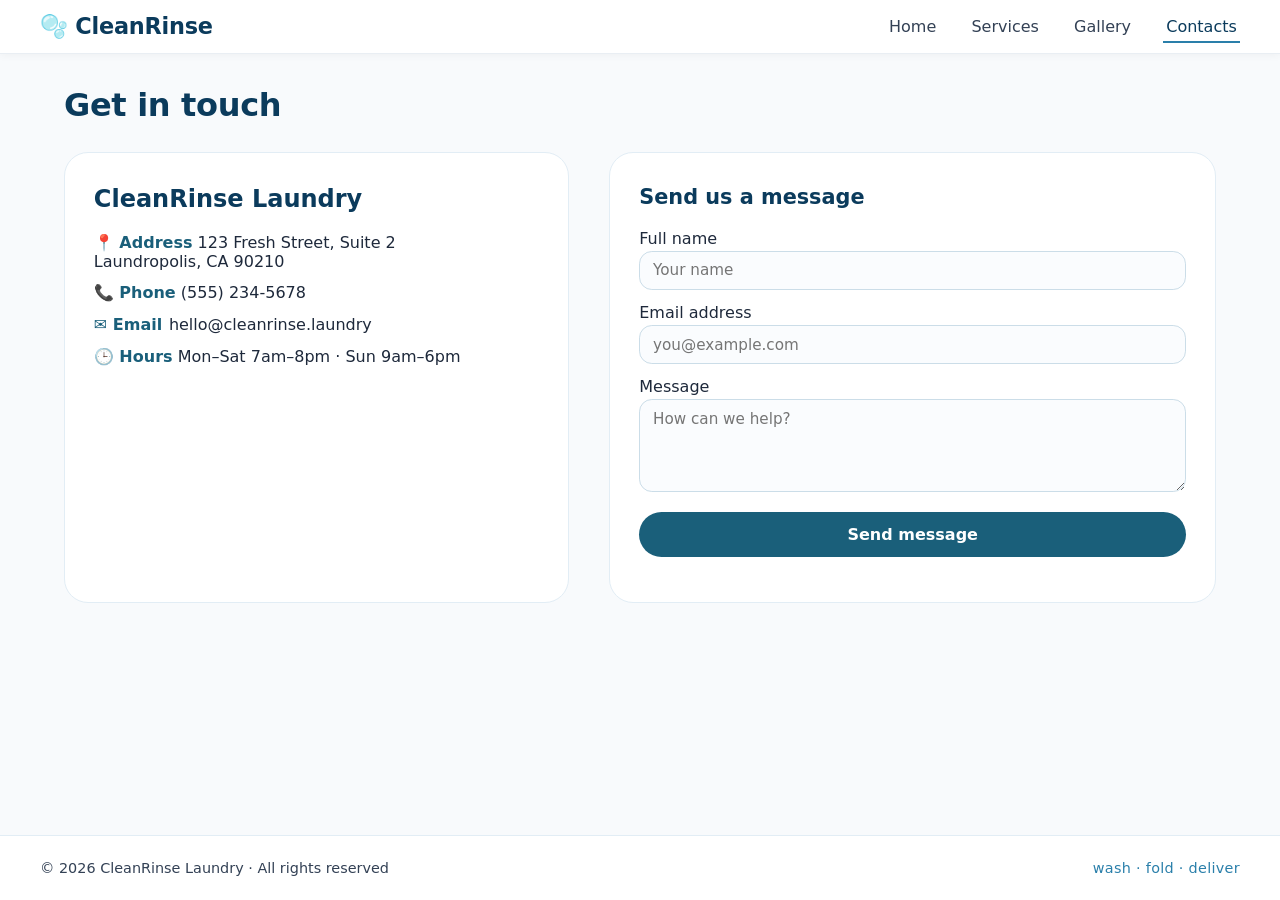
==== contacts.html @ 33758cce "Add files via upload" ====
<!DOCTYPE html>
<html lang="en">
<head>
  <meta charset="UTF-8" />
  <meta name="viewport" content="width=device-width, initial-scale=1.0" />
  <title>Contacts · CleanRinse</title>
  <link rel="stylesheet" href="style.css" />
  <script src="scripts.js" defer></script>
</head>
<body>
  <nav class="navbar">
    <div class="nav-container">
      <span class="brand">🫧 CleanRinse</span>
      <ul class="nav-menu">
        <li><a href="index.html">Home</a></li>
        <li><a href="service.html">Services</a></li>
        <li><a href="gallery.html">Gallery</a></li>
        <li><a href="contacts.html" class="active">Contacts</a></li>
      </ul>
    </div>
  </nav>

  <main class="page-wrapper" id="contacts-page">
    <h2 class="page-title">Get in touch</h2>
    <div class="contacts-grid">
      <div class="contact-info">
        <h3>CleanRinse Laundry</h3>
        <p><span class="contact-label">📍 Address</span> 123 Fresh Street, Suite 2<br />Laundropolis, CA 90210</p>
        <p><span class="contact-label">📞 Phone</span> (555) 234-5678</p>
        <p><span class="contact-label">✉️ Email</span> hello@cleanrinse.laundry</p>
        <p><span class="contact-label">🕒 Hours</span> Mon–Sat 7am–8pm · Sun 9am–6pm</p>
        <div class="social-links">
          <a href="#"><i class="fab fa-facebook-f"></i></a>
          <a href="#"><i class="fab fa-twitter"></i></a>
          <a href="#"><i class="fab fa-instagram"></i></a>
          <a href="#"><i class="fab fa-linkedin-in"></i></a>
        </div>
      </div>
      <div class="contact-form-wrapper">
        <form id="contact-form" class="contact-form">
          <h4>Send us a message</h4>
          <label for="name">Full name</label>
          <input type="text" id="name" name="name" placeholder="Your name" required />

          <label for="email">Email address</label>
          <input type="email" id="email" name="email" placeholder="you@example.com" required />

          <label for="message">Message</label>
          <textarea id="message" name="message" rows="4" placeholder="How can we help?" required></textarea>

          <button type="submit" class="btn-primary" id="form-submit">Send message</button>
          <span id="form-feedback" class="form-feedback"></span>
        </form>
      </div>
    </div>
  </main>

  <footer class="footer">
    <div class="footer-container">
      <span>© 2026 CleanRinse Laundry · All rights reserved</span>
      <span class="footer-tag">wash · fold · deliver</span>
    </div>
  </footer>
</body>
</html>
---- style.css ----
/* style.css – shared across all 4 pages */
* {
  margin: 0;
  padding: 0;
  box-sizing: border-box;
  font-family: system-ui, -apple-system, 'Segoe UI', Roboto, Helvetica, Arial, sans-serif;
}

body {
  background: #f8fafc;
  color: #1e293b;
  display: flex;
  flex-direction: column;
  min-height: 100vh;
}

/* navbar */
.navbar {
  background: #ffffff;
  box-shadow: 0 2px 8px rgba(0,0,0,0.04);
  padding: 0.8rem 1.5rem;
  border-bottom: 1px solid #e9eef3;
  position: sticky;
  top: 0;
  z-index: 10;
}
.nav-container {
  max-width: 1200px;
  margin: 0 auto;
  display: flex;
  align-items: center;
  justify-content: space-between;
  flex-wrap: wrap;
}
.brand {
  font-size: 1.4rem;
  font-weight: 600;
  letter-spacing: -0.01em;
  color: #0b3b5c;
}
.nav-menu {
  display: flex;
  gap: 1.8rem;
  list-style: none;
}
.nav-menu a {
  text-decoration: none;
  color: #334155;
  font-weight: 500;
  font-size: 1rem;
  padding: 0.3rem 0.2rem;
  border-bottom: 2px solid transparent;
  transition: 0.2s;
}
.nav-menu a:hover,
.nav-menu a.active {
  border-bottom-color: #2a7faa;
  color: #0b3b5c;
}

/* main wrapper */
.page-wrapper {
  max-width: 1200px;
  margin: 0 auto;
  padding: 2rem 1.5rem;
  flex: 1;
  width: 100%;
}

/* home page */
.hero {
  background: linear-gradient(145deg, #e3f0fa, #d0e5f2);
  border-radius: 2rem;
  padding: 3rem 2rem;
  text-align: center;
  margin-bottom: 2.5rem;
}
.hero h1 {
  font-size: 2.6rem;
  font-weight: 600;
  letter-spacing: -0.02em;
  color: #0b3b5c;
}
.hero p {
  font-size: 1.2rem;
  margin: 1rem 0 1.8rem;
  color: #1e4a6b;
}
.btn-primary {
  background: #1a5f7a;
  color: white;
  border: none;
  padding: 0.8rem 2.2rem;
  border-radius: 40px;
  font-weight: 600;
  font-size: 1rem;
  cursor: pointer;
  text-decoration: none;
  display: inline-block;
  transition: 0.2s;
}
.btn-primary:hover {
  background: #134a60;
  transform: scale(1.02);
}
.btn-secondary {
  background: #eef4f9;
  color: #1a5f7a;
  border: 1px solid #b6cfdf;
  padding: 0.7rem 2rem;
  border-radius: 40px;
  font-weight: 500;
  text-decoration: none;
  display: inline-block;
  transition: 0.2s;
}
.btn-secondary:hover {
  background: #dce9f2;
}

.features {
  display: flex;
  flex-wrap: wrap;
  gap: 1.8rem;
  justify-content: center;
  margin: 2.5rem 0;
}
.feature-card {
  background: white;
  padding: 1.8rem 1.5rem;
  border-radius: 1.2rem;
  flex: 1 1 200px;
  box-shadow: 0 4px 12px rgba(0,0,0,0.02);
  border: 1px solid #e2edf5;
}
.feature-card h3 {
  color: #0b3b5c;
  margin-bottom: 0.5rem;
}
.feature-card p {
  color: #334155;
  font-size: 0.95rem;
}

.home-cta {
  text-align: center;
  background: #f1f7fc;
  padding: 2.5rem 1.5rem;
  border-radius: 2rem;
  margin-top: 1.5rem;
}
.home-cta h2 {
  font-size: 1.8rem;
  color: #0b3b5c;
}
.home-cta p {
  margin: 0.8rem 0 1.5rem;
  color: #1e4a6b;
}

/* services */
.page-title {
  font-size: 2rem;
  font-weight: 600;
  margin-bottom: 1.8rem;
  color: #0b3b5c;
  letter-spacing: -0.01em;
}
.services-grid {
  display: grid;
  grid-template-columns: repeat(auto-fit, minmax(200px, 1fr));
  gap: 1.8rem;
  margin: 1.5rem 0 2rem;
}
.service-item {
  background: white;
  padding: 1.8rem 1.2rem;
  border-radius: 1.5rem;
  text-align: center;
  border: 1px solid #e2edf5;
  transition: 0.15s;
}
.service-item:hover {
  box-shadow: 0 6px 14px rgba(0,0,0,0.02);
  border-color: #b6cfdf;
}
.service-icon {
  font-size: 2.8rem;
  line-height: 1.2;
}
.service-item h3 {
  margin: 0.5rem 0 0.3rem;
  color: #0b3b5c;
}
.service-item p {
  color: #475569;
  font-size: 0.9rem;
}
.price-tag {
  display: inline-block;
  margin-top: 0.6rem;
  background: #e3f0fa;
  padding: 0.2rem 1rem;
  border-radius: 40px;
  font-weight: 600;
  color: #1a5f7a;
}
.service-note {
  background: #eef4f9;
  padding: 1rem 1.5rem;
  border-radius: 1.5rem;
  color: #1e4a6b;
  font-size: 0.95rem;
}

/* gallery */
.gallery-grid {
  display: grid;
  grid-template-columns: repeat(auto-fill, minmax(200px, 1fr));
  gap: 1.8rem;
  margin: 1.5rem 0;
}
.gallery-card {
  background: white;
  border-radius: 1.2rem;
  overflow: hidden;
  border: 1px solid #e2edf5;
  position: relative;
  cursor: pointer;
  transition: 0.2s;
}
.gallery-card:hover {
  transform: translateY(-4px);
  box-shadow: 0 8px 18px rgba(0,0,0,0.02);
}
.gallery-card img {
  width: 100%;
  aspect-ratio: 1/1;
  object-fit: cover;
  display: block;
}
.gallery-label {
  display: block;
  padding: 0.5rem 0.8rem;
  background: rgba(255,255,255,0.8);
  backdrop-filter: blur(2px);
  font-weight: 500;
  font-size: 0.9rem;
  color: #0b3b5c;
  text-align: center;
  border-top: 1px solid #e2edf5;
}
.gallery-footnote {
  margin-top: 1.2rem;
  color: #475569;
  font-style: italic;
}

/* contacts */
.contacts-grid {
  display: grid;
  grid-template-columns: 1fr 1.2fr;
  gap: 2.5rem;
  margin: 1.5rem 0;
}
.contact-info {
  background: white;
  padding: 2rem 1.8rem;
  border-radius: 1.5rem;
  border: 1px solid #e2edf5;
}
.contact-info h3 {
  color: #0b3b5c;
  font-size: 1.5rem;
  margin-bottom: 1.2rem;
}
.contact-info p {
  margin: 0.8rem 0;
  color: #1e293b;
}
.contact-label {
  font-weight: 600;
  color: #1a5f7a;
  display: inline-block;
  min-width: 70px;
}
.social-links{

  display: flex;
  gap: 12px;
}
.social-links a{

  width: 44px;
  height: 44px;
  border-radius: 50%;
  background: var(--light);
  display: flex;
  align-items: center;
  justify-content: center;
  color: var(--primary);
  transition: var(--transition);
}

.contact-form-wrapper {
  background: white;
  padding: 2rem 1.8rem;
  border-radius: 1.5rem;
  border: 1px solid #e2edf5;
}
.contact-form h4 {
  font-size: 1.3rem;
  margin-bottom: 1.2rem;
  color: #0b3b5c;
}
.contact-form label {
  font-weight: 500;
  display: block;
  margin: 0.8rem 0 0.2rem;
  color: #1e293b;
}
.contact-form input,
.contact-form textarea {
  width: 100%;
  padding: 0.6rem 0.8rem;
  border: 1px solid #cbdde8;
  border-radius: 0.8rem;
  font-size: 0.95rem;
  background: #fafcfe;
}
.contact-form input:focus,
.contact-form textarea:focus {
  outline: 2px solid #2a7faa;
  border-color: transparent;
}
.contact-form button {
  margin-top: 1rem;
  width: 100%;
}
.form-feedback {
  display: block;
  margin-top: 0.8rem;
  color: #1a5f7a;
  font-weight: 500;
}

/* footer */
.footer {
  background: #ffffff;
  border-top: 1px solid #e2edf5;
  padding: 1.5rem 1.5rem;
  margin-top: 2rem;
}
.footer-container {
  max-width: 1200px;
  margin: 0 auto;
  display: flex;
  justify-content: space-between;
  flex-wrap: wrap;
  color: #334155;
  font-size: 0.9rem;
}
.footer-tag {
  color: #2a7faa;
  font-weight: 400;
  letter-spacing: 0.3px;
}

/* responsiveness */
@media (max-width: 700px) {
  .nav-container {
    flex-direction: column;
    gap: 0.8rem;
  }
  .nav-menu {
    gap: 1.2rem;
    flex-wrap: wrap;
    justify-content: center;
  }
  .contacts-grid {
    grid-template-columns: 1fr;
  }
  .hero h1 {
    font-size: 2rem;
  }
  .page-title {
    font-size: 1.6rem;
  }
}
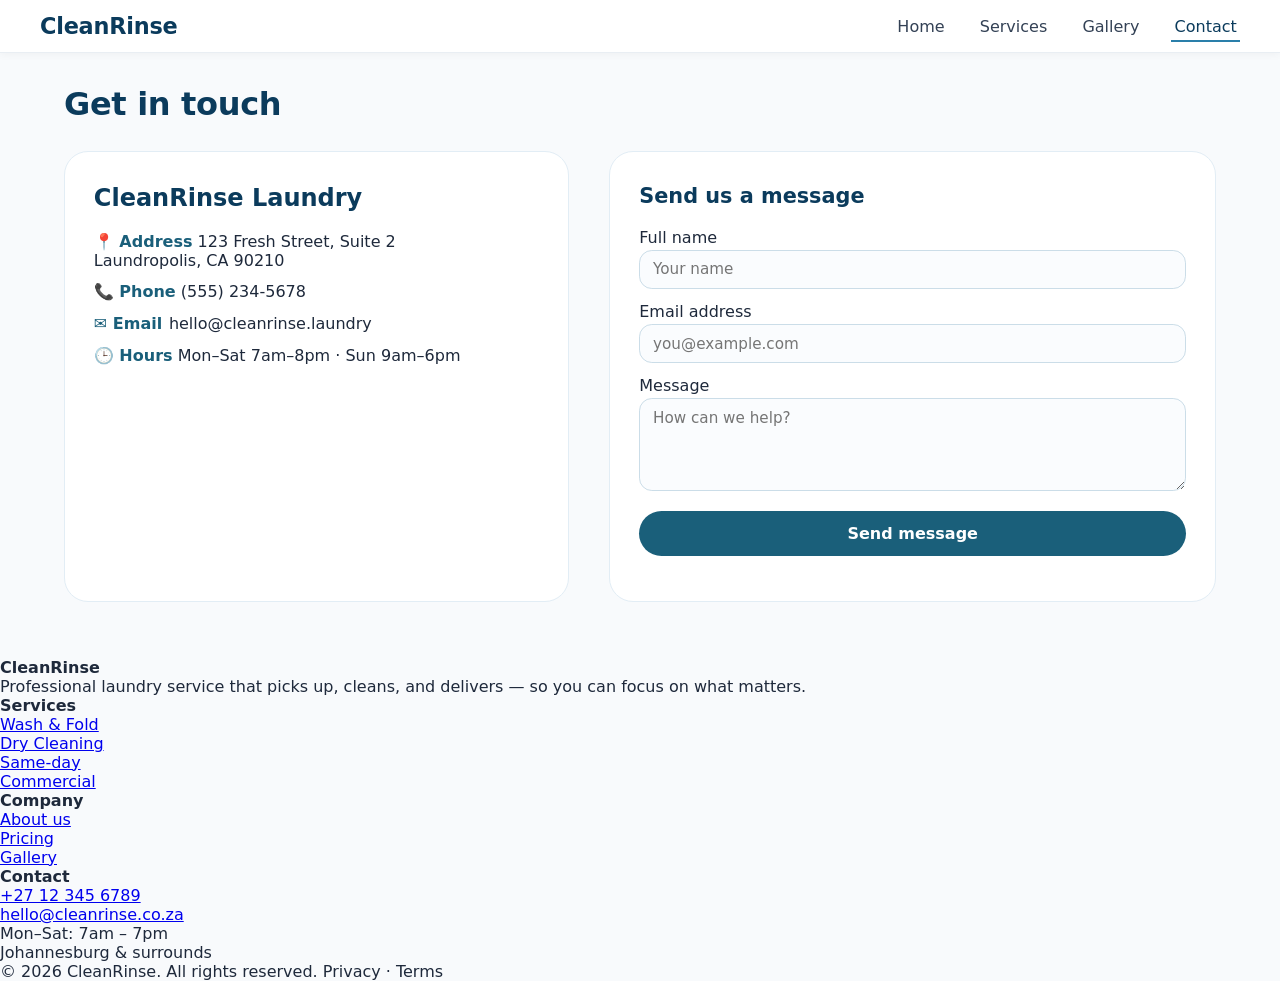
==== commit 99776418: "Update contacts.html" ====
--- a/contacts.html
+++ b/contacts.html
@@ -10,12 +10,12 @@
 <body>
   <nav class="navbar">
     <div class="nav-container">
-      <span class="brand">🫧 CleanRinse</span>
+      <div class="brand">Clean<span>Rinse</span></div>
       <ul class="nav-menu">
         <li><a href="index.html">Home</a></li>
         <li><a href="service.html">Services</a></li>
         <li><a href="gallery.html">Gallery</a></li>
-        <li><a href="contacts.html" class="active">Contacts</a></li>
+        <li><a href="contacts.html" class="active">Contact</a></li>
       </ul>
     </div>
   </nav>
@@ -55,11 +55,44 @@
     </div>
   </main>
 
-  <footer class="footer">
-    <div class="footer-container">
-      <span>© 2026 CleanRinse Laundry · All rights reserved</span>
-      <span class="footer-tag">wash · fold · deliver</span>
+  <!-- footer -->
+  <footer id="contact">
+    <div class="footer-content">
+      <div class="footer-brand">
+        <h4 class="logo">Clean<span>Rinse</span></h4>
+        <p>Professional laundry service that picks up, cleans, and delivers — so you can focus on what matters.</p>
+      </div>
+      <div class="footer-col">
+        <h4>Services</h4>
+        <ul>
+          <li><a href="#">Wash & Fold</a></li>
+          <li><a href="#">Dry Cleaning</a></li>
+          <li><a href="#">Same-day</a></li>
+          <li><a href="#">Commercial</a></li>
+        </ul>
+      </div>
+      <div class="footer-col">
+        <h4>Company</h4>
+        <ul>
+          <li><a href="#">About us</a></li>
+          <li><a href="#">Pricing</a></li>
+          <li><a href="gallery.html">Gallery</a></li>
+        </ul>
+      </div>
+      <div class="footer-col">
+        <h4>Contact</h4>
+        <ul>
+          <li><a href="tel:+27123456789">+27 12 345 6789</a></li>
+          <li><a href="mailto:hello@cleanrinse.co.za">hello@cleanrinse.co.za</a></li>
+          <li>Mon–Sat: 7am – 7pm</li>
+          <li>Johannesburg & surrounds</li>
+        </ul>
+      </div>
+    </div>
+    <div class="footer-bottom">
+      <span>© 2026 CleanRinse. All rights reserved.</span>
+      <span>Privacy · Terms</span>
     </div>
   </footer>
 </body>
-</html>+</html>
